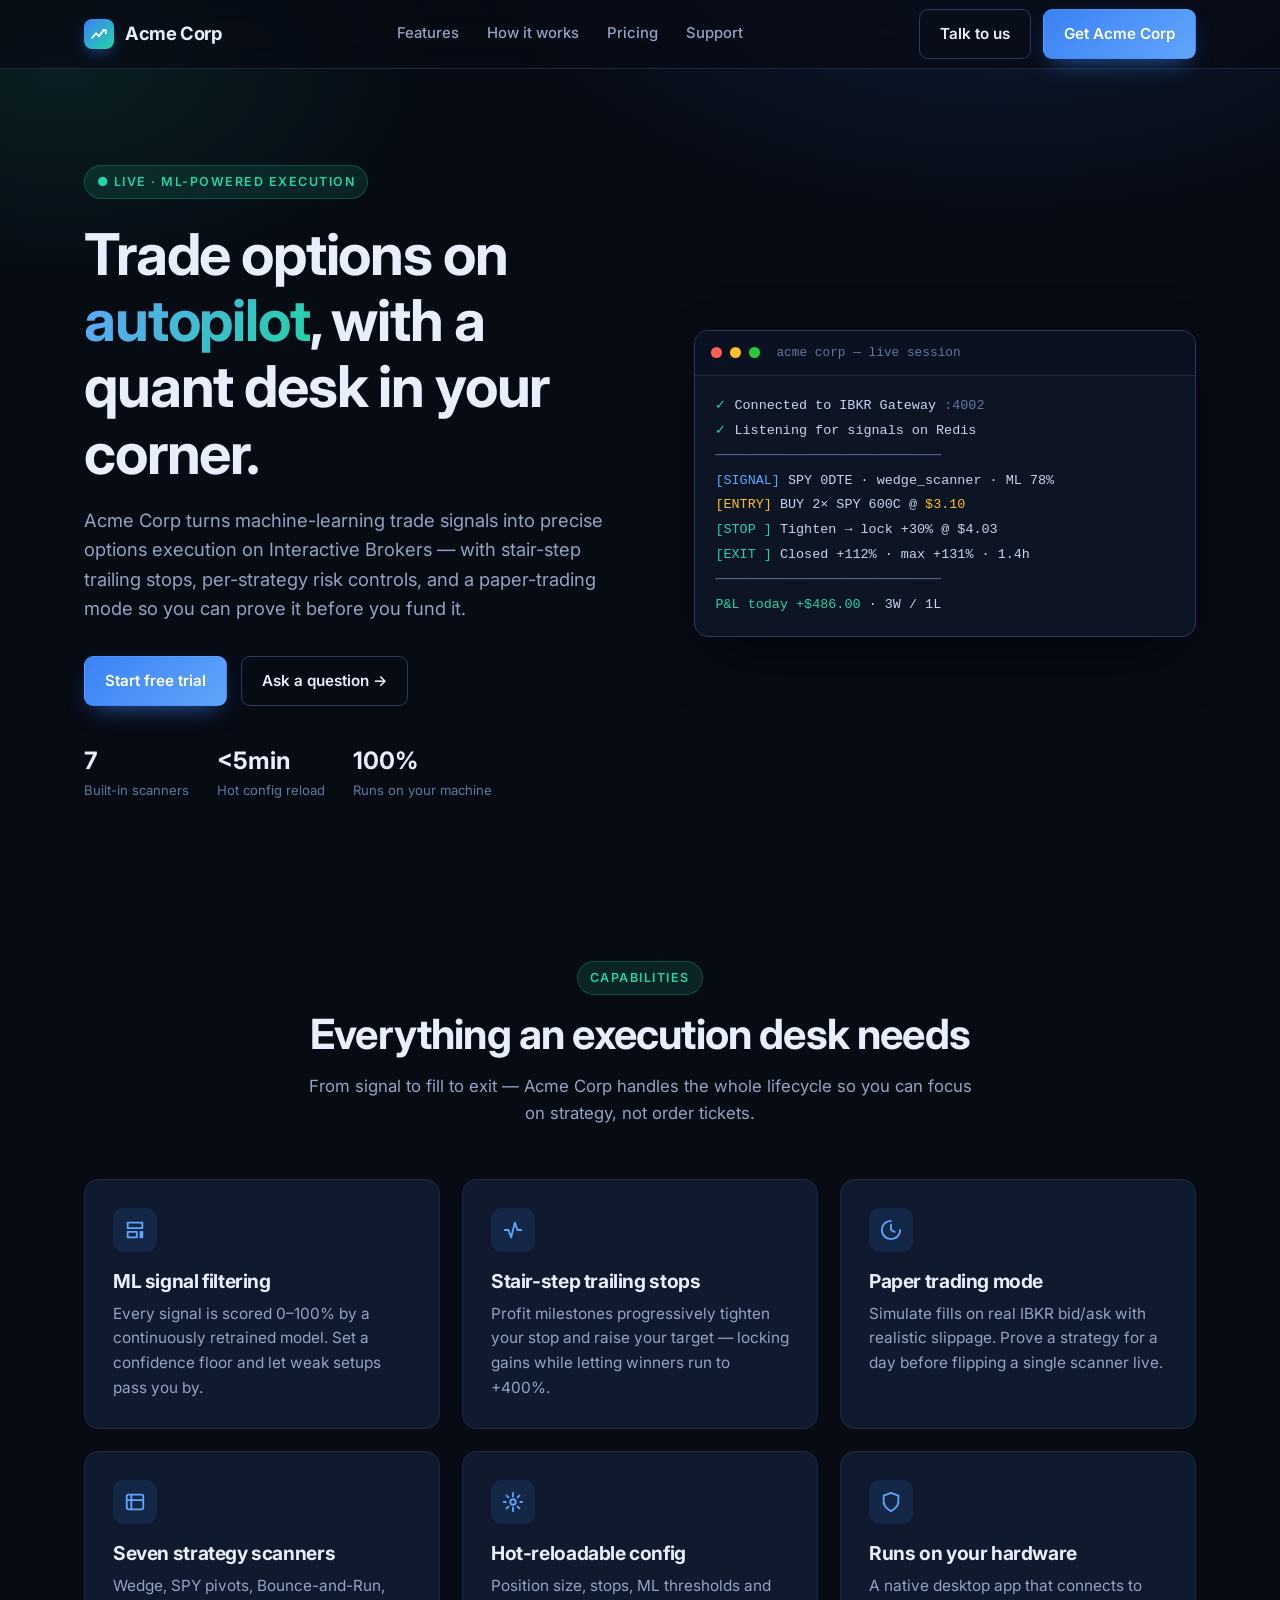
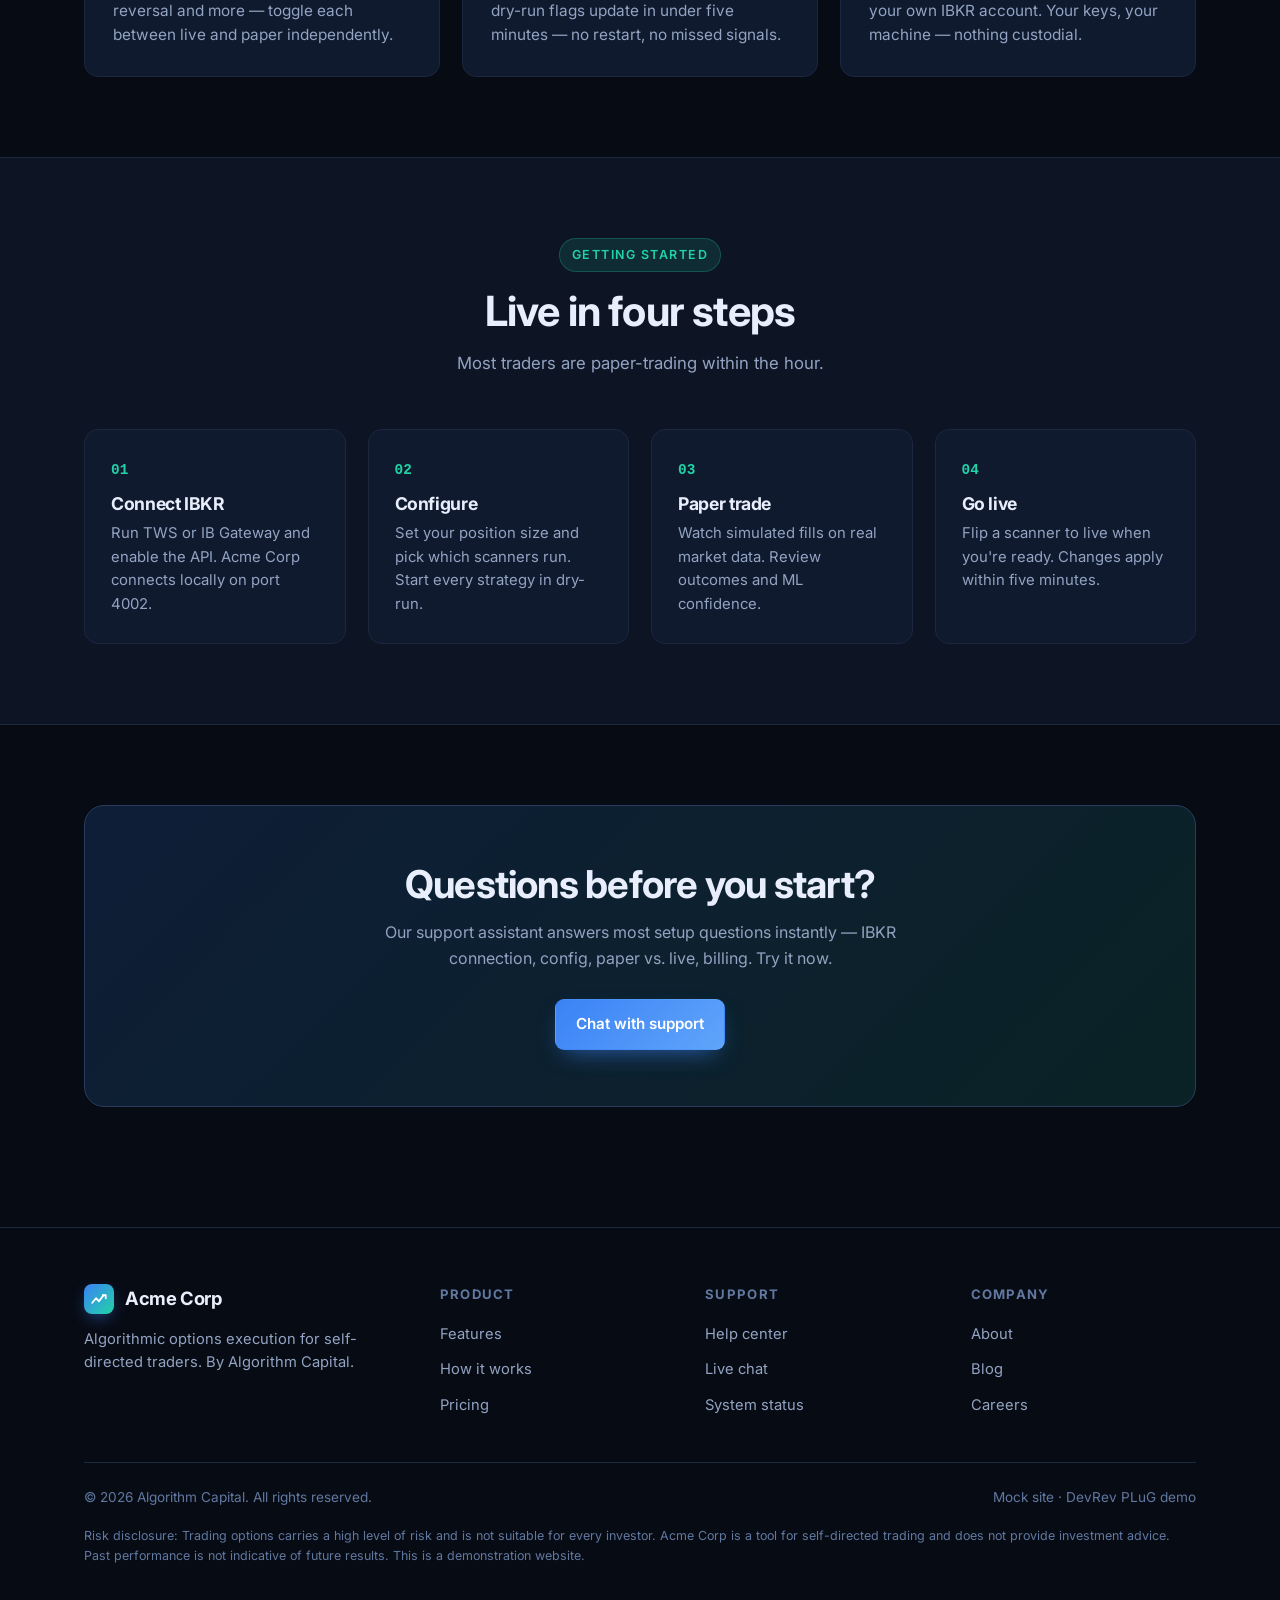
==== index.html @ 7c38b6e8 "Deploy Acme Corp demo site (built 2026-06-12)" ====
<!doctype html>
<html lang="en">
  <head>
    <meta charset="UTF-8" />
    <link rel="icon" type="image/svg+xml" href="./favicon.svg" />
    <meta name="viewport" content="width=device-width, initial-scale=1.0" />
    <meta
      name="description"
      content="Acme Corp — ML-powered algorithmic options execution for Interactive Brokers. Paper trade, then go live with confidence."
    />
    <title>Acme Corp — Algorithmic Options Execution</title>
    <link
      rel="preconnect"
      href="https://fonts.googleapis.com"
    />
    <link rel="preconnect" href="https://fonts.gstatic.com" crossorigin />
    <link
      href="https://fonts.googleapis.com/css2?family=Inter:wght@400;500;600;700;800&display=swap"
      rel="stylesheet"
    />
    <!-- DevRev PLuG support widget — loaded directly so the chat bubble is
         independent of the main.js bundle. Installs site-wide on every page. -->
    <script type="module" crossorigin src="./assets/main-D_wmzjLd.js"></script>
    <link rel="stylesheet" crossorigin href="./assets/main-YaHW5RSq.css">
  </head>
  <body>
    <!-- ============ Header ============ -->
    <header class="site-header">
      <div class="container nav">
        <a class="brand" href="./">
          <span class="logo">
            <svg viewBox="0 0 24 24" fill="none" stroke="#fff" stroke-width="2.4" stroke-linecap="round" stroke-linejoin="round">
              <path d="M3 17l5-6 4 4 6-8" />
              <path d="M17 7h4v4" />
            </svg>
          </span>
          Acme Corp
        </a>
        <nav class="nav-links">
          <a href="./#features">Features</a>
          <a href="./#how">How it works</a>
          <a href="./pricing.html">Pricing</a>
          <a href="./support.html">Support</a>
        </nav>
        <div class="nav-cta">
          <a class="btn btn-ghost" href="./support.html">Talk to us</a>
          <a class="btn btn-primary" href="./pricing.html">Get Acme Corp</a>
        </div>
      </div>
    </header>

    <main>
      <!-- ============ Hero ============ -->
      <section class="hero">
        <div class="container hero-grid">
          <div data-reveal>
            <span class="eyebrow">● Live · ML-Powered Execution</span>
            <h1>
              Trade options on
              <span class="grad">autopilot</span>, with a quant desk in your corner.
            </h1>
            <p class="lead">
              Acme Corp turns machine-learning trade signals into precise options
              execution on Interactive Brokers — with stair-step trailing stops,
              per-strategy risk controls, and a paper-trading mode so you can
              prove it before you fund it.
            </p>
            <div class="hero-actions">
              <a class="btn btn-primary" href="./pricing.html">Start free trial</a>
              <a class="btn btn-ghost" href="#" data-open-chat>Ask a question →</a>
            </div>
            <div class="hero-meta">
              <div class="stat">
                <div class="num">7</div>
                <div class="lbl">Built-in scanners</div>
              </div>
              <div class="stat">
                <div class="num">&lt;5min</div>
                <div class="lbl">Hot config reload</div>
              </div>
              <div class="stat">
                <div class="num">100%</div>
                <div class="lbl">Runs on your machine</div>
              </div>
            </div>
          </div>

          <!-- Terminal mock -->
          <div class="terminal" data-reveal>
            <div class="terminal-bar">
              <span class="dot r"></span><span class="dot y"></span><span class="dot g"></span>
              <span class="title">acme corp — live session</span>
            </div>
            <div class="terminal-body">
              <div class="ln"><span class="t-green">✓</span> Connected to IBKR Gateway <span class="t-dim">:4002</span></div>
              <div class="ln"><span class="t-green">✓</span> Listening for signals on Redis</div>
              <div class="ln t-dim">────────────────────────────</div>
              <div class="ln"><span class="t-blue">[SIGNAL]</span> SPY 0DTE · wedge_scanner · ML 78%</div>
              <div class="ln"><span class="t-amber">[ENTRY]</span> BUY 2× SPY 600C @ <span class="t-amber">$3.10</span></div>
              <div class="ln"><span class="t-green">[STOP ]</span> Tighten → lock +30% @ $4.03</div>
              <div class="ln"><span class="t-green">[EXIT ]</span> Closed +112% · max +131% · 1.4h</div>
              <div class="ln t-dim">────────────────────────────</div>
              <div class="ln"><span class="t-green">P&amp;L today</span> <span class="t-green">+$486.00</span> · 3W / 1L</div>
            </div>
          </div>
        </div>
      </section>

      <!-- ============ Features ============ -->
      <section id="features">
        <div class="container">
          <div class="section-head" data-reveal>
            <span class="eyebrow">Capabilities</span>
            <h2>Everything an execution desk needs</h2>
            <p>
              From signal to fill to exit — Acme Corp handles the whole lifecycle
              so you can focus on strategy, not order tickets.
            </p>
          </div>
          <div class="features">
            <div class="card" data-reveal>
              <div class="ic">
                <svg viewBox="0 0 24 24" fill="none" stroke="currentColor" stroke-width="2" stroke-linecap="round" stroke-linejoin="round"><path d="M4 4h16v6H4z"/><path d="M4 14h10v6H4z"/><path d="M18 14h2v6h-2z"/></svg>
              </div>
              <h3>ML signal filtering</h3>
              <p>
                Every signal is scored 0–100% by a continuously retrained model.
                Set a confidence floor and let weak setups pass you by.
              </p>
            </div>
            <div class="card" data-reveal>
              <div class="ic">
                <svg viewBox="0 0 24 24" fill="none" stroke="currentColor" stroke-width="2" stroke-linecap="round" stroke-linejoin="round"><path d="M3 12h4l3 8 4-16 3 8h4"/></svg>
              </div>
              <h3>Stair-step trailing stops</h3>
              <p>
                Profit milestones progressively tighten your stop and raise your
                target — locking gains while letting winners run to +400%.
              </p>
            </div>
            <div class="card" data-reveal>
              <div class="ic">
                <svg viewBox="0 0 24 24" fill="none" stroke="currentColor" stroke-width="2" stroke-linecap="round" stroke-linejoin="round"><path d="M12 2a10 10 0 1 0 10 10"/><path d="M12 6v6l4 2"/></svg>
              </div>
              <h3>Paper trading mode</h3>
              <p>
                Simulate fills on real IBKR bid/ask with realistic slippage.
                Prove a strategy for a day before flipping a single scanner live.
              </p>
            </div>
            <div class="card" data-reveal>
              <div class="ic">
                <svg viewBox="0 0 24 24" fill="none" stroke="currentColor" stroke-width="2" stroke-linecap="round" stroke-linejoin="round"><rect x="3" y="4" width="18" height="16" rx="2"/><path d="M3 10h18M8 4v16"/></svg>
              </div>
              <h3>Seven strategy scanners</h3>
              <p>
                Wedge, SPY pivots, Bounce-and-Run, reversal and more — toggle each
                between live and paper independently.
              </p>
            </div>
            <div class="card" data-reveal>
              <div class="ic">
                <svg viewBox="0 0 24 24" fill="none" stroke="currentColor" stroke-width="2" stroke-linecap="round" stroke-linejoin="round"><path d="M12 2v4M12 18v4M4 12H2M22 12h-2M5 5l2 2M17 17l2 2M19 5l-2 2M7 17l-2 2"/><circle cx="12" cy="12" r="3"/></svg>
              </div>
              <h3>Hot-reloadable config</h3>
              <p>
                Position size, stops, ML thresholds and dry-run flags update in
                under five minutes — no restart, no missed signals.
              </p>
            </div>
            <div class="card" data-reveal>
              <div class="ic">
                <svg viewBox="0 0 24 24" fill="none" stroke="currentColor" stroke-width="2" stroke-linecap="round" stroke-linejoin="round"><path d="M12 22s8-4 8-10V5l-8-3-8 3v7c0 6 8 10 8 10z"/></svg>
              </div>
              <h3>Runs on your hardware</h3>
              <p>
                A native desktop app that connects to your own IBKR account.
                Your keys, your machine — nothing custodial.
              </p>
            </div>
          </div>
        </div>
      </section>

      <!-- ============ How it works ============ -->
      <section id="how" style="background: var(--bg-elev); border-top: 1px solid var(--border); border-bottom: 1px solid var(--border);">
        <div class="container">
          <div class="section-head" data-reveal>
            <span class="eyebrow">Getting started</span>
            <h2>Live in four steps</h2>
            <p>Most traders are paper-trading within the hour.</p>
          </div>
          <div class="steps">
            <div class="step" data-reveal>
              <h3>Connect IBKR</h3>
              <p>Run TWS or IB Gateway and enable the API. Acme Corp connects locally on port 4002.</p>
            </div>
            <div class="step" data-reveal>
              <h3>Configure</h3>
              <p>Set your position size and pick which scanners run. Start every strategy in dry-run.</p>
            </div>
            <div class="step" data-reveal>
              <h3>Paper trade</h3>
              <p>Watch simulated fills on real market data. Review outcomes and ML confidence.</p>
            </div>
            <div class="step" data-reveal>
              <h3>Go live</h3>
              <p>Flip a scanner to live when you're ready. Changes apply within five minutes.</p>
            </div>
          </div>
        </div>
      </section>

      <!-- ============ CTA band ============ -->
      <section>
        <div class="container">
          <div class="cta-band" data-reveal>
            <h2>Questions before you start?</h2>
            <p>
              Our support assistant answers most setup questions instantly — IBKR
              connection, config, paper vs. live, billing. Try it now.
            </p>
            <a class="btn btn-primary" href="#" data-open-chat>Chat with support</a>
          </div>
        </div>
      </section>
    </main>

    <!-- ============ Footer ============ -->
    <footer class="site-footer">
      <div class="container">
        <div class="footer-grid">
          <div class="footer-about">
            <a class="brand" href="./">
              <span class="logo">
                <svg viewBox="0 0 24 24" fill="none" stroke="#fff" stroke-width="2.4" stroke-linecap="round" stroke-linejoin="round"><path d="M3 17l5-6 4 4 6-8"/><path d="M17 7h4v4"/></svg>
              </span>
              Acme Corp
            </a>
            <p>
              Algorithmic options execution for self-directed traders.
              By Algorithm Capital.
            </p>
          </div>
          <div>
            <h4>Product</h4>
            <ul>
              <li><a href="./#features">Features</a></li>
              <li><a href="./#how">How it works</a></li>
              <li><a href="./pricing.html">Pricing</a></li>
            </ul>
          </div>
          <div>
            <h4>Support</h4>
            <ul>
              <li><a href="./support.html">Help center</a></li>
              <li><a href="#" data-open-chat>Live chat</a></li>
              <li><a href="./support.html#status">System status</a></li>
            </ul>
          </div>
          <div>
            <h4>Company</h4>
            <ul>
              <li><a href="#">About</a></li>
              <li><a href="#">Blog</a></li>
              <li><a href="#">Careers</a></li>
            </ul>
          </div>
        </div>
        <div class="footer-bottom">
          <span>© <span data-year></span> Algorithm Capital. All rights reserved.</span>
          <span>Mock site · DevRev PLuG demo</span>
        </div>
        <p class="risk">
          Risk disclosure: Trading options carries a high level of risk and is not
          suitable for every investor. Acme Corp is a tool for self-directed
          trading and does not provide investment advice. Past performance is not
          indicative of future results. This is a demonstration website.
        </p>
      </div>
    </footer>

  </body>
</html>
---- assets/main-YaHW5RSq.css ----
:root{--bg: #070b14;--bg-elev: #0d1424;--bg-card: #101a2e;--border: #1c2740;--border-bright: #2a3b5e;--text: #e8eefb;--text-muted: #93a3c2;--text-dim: #6178a0;--brand: #3b82f6;--brand-bright: #60a5fa;--accent: #22d3a7;--accent-soft: rgba(34, 211, 167, .12);--danger: #f87171;--radius: 14px;--radius-sm: 9px;--maxw: 1160px;--shadow: 0 24px 60px -20px rgba(0, 0, 0, .7);--font: "Inter", -apple-system, BlinkMacSystemFont, "Segoe UI", Roboto, Helvetica, Arial, sans-serif;--mono: "SFMono-Regular", ui-monospace, "JetBrains Mono", Menlo, monospace}*{box-sizing:border-box}html{scroll-behavior:smooth}body{margin:0;font-family:var(--font);background:var(--bg);color:var(--text);line-height:1.6;-webkit-font-smoothing:antialiased}body:before{content:"";position:fixed;top:0;right:0;bottom:0;left:0;z-index:-1;background:radial-gradient(900px 500px at 78% -8%,rgba(59,130,246,.16),transparent 60%),radial-gradient(700px 400px at 5% 8%,rgba(34,211,167,.1),transparent 55%)}a{color:inherit;text-decoration:none}h1,h2,h3{line-height:1.15;letter-spacing:-.02em;margin:0}p{margin:0}.container{width:100%;max-width:var(--maxw);margin:0 auto;padding:0 24px}.eyebrow{display:inline-flex;align-items:center;gap:8px;font-size:.78rem;font-weight:600;letter-spacing:.12em;text-transform:uppercase;color:var(--accent);background:var(--accent-soft);border:1px solid rgba(34,211,167,.25);padding:6px 12px;border-radius:999px}.muted{color:var(--text-muted)}.btn{display:inline-flex;align-items:center;justify-content:center;gap:8px;font-weight:600;font-size:.95rem;padding:12px 20px;border-radius:var(--radius-sm);border:1px solid transparent;cursor:pointer;transition:transform .15s ease,background .15s ease,border-color .15s ease}.btn:active{transform:translateY(1px)}.btn-primary{background:linear-gradient(135deg,var(--brand),var(--brand-bright));color:#fff;box-shadow:0 10px 24px -10px #3b82f6b3}.btn-primary:hover{transform:translateY(-2px)}.btn-ghost{background:transparent;border-color:var(--border-bright);color:var(--text)}.btn-ghost:hover{border-color:var(--brand-bright);background:#3b82f614}.site-header{position:sticky;top:0;z-index:50;-webkit-backdrop-filter:blur(14px);backdrop-filter:blur(14px);background:#070b14b8;border-bottom:1px solid var(--border)}.nav{display:flex;align-items:center;justify-content:space-between;height:68px}.brand{display:flex;align-items:center;gap:11px;font-weight:700;font-size:1.15rem;letter-spacing:-.02em}.brand .logo{width:30px;height:30px;display:grid;place-items:center;border-radius:8px;background:linear-gradient(135deg,var(--brand),var(--accent));box-shadow:0 6px 18px -6px #3b82f6cc}.brand .logo svg{width:18px;height:18px}.nav-links{display:flex;align-items:center;gap:28px}.nav-links a{font-size:.93rem;color:var(--text-muted);font-weight:500;transition:color .15s ease}.nav-links a:hover{color:var(--text)}.nav-cta{display:flex;align-items:center;gap:12px}.nav-toggle{display:none}.hero{padding:96px 0 80px}.hero-grid{display:grid;grid-template-columns:1.05fr .95fr;gap:56px;align-items:center}.hero h1{font-size:clamp(2.4rem,5vw,3.6rem);margin:22px 0 20px}.hero h1 .grad{background:linear-gradient(120deg,var(--brand-bright),var(--accent));-webkit-background-clip:text;background-clip:text;color:transparent}.hero p.lead{font-size:1.15rem;color:var(--text-muted);max-width:540px}.hero-actions{display:flex;gap:14px;margin-top:32px;flex-wrap:wrap}.hero-meta{display:flex;gap:28px;margin-top:36px;flex-wrap:wrap}.hero-meta .stat .num{font-size:1.5rem;font-weight:700;color:var(--text)}.hero-meta .stat .lbl{font-size:.82rem;color:var(--text-dim)}.terminal{background:var(--bg-elev);border:1px solid var(--border-bright);border-radius:var(--radius);box-shadow:var(--shadow);overflow:hidden}.terminal-bar{display:flex;align-items:center;gap:8px;padding:12px 16px;background:#0a1120;border-bottom:1px solid var(--border)}.terminal-bar .dot{width:11px;height:11px;border-radius:50%}.dot.r{background:#ff5f57}.dot.y{background:#febc2e}.dot.g{background:#28c840}.terminal-bar .title{margin-left:8px;font-size:.8rem;color:var(--text-dim);font-family:var(--mono)}.terminal-body{padding:18px 20px;font-family:var(--mono);font-size:.84rem;line-height:1.85;color:#c6d4ef}.terminal-body .ln{white-space:pre-wrap}.t-dim{color:var(--text-dim)}.t-green{color:var(--accent)}.t-blue{color:var(--brand-bright)}.t-red{color:var(--danger)}.t-amber{color:#fbbf24}section{padding:80px 0}.section-head{text-align:center;max-width:680px;margin:0 auto 52px}.section-head h2{font-size:clamp(1.9rem,3.5vw,2.6rem);margin:16px 0 14px}.section-head p{color:var(--text-muted);font-size:1.05rem}.features{display:grid;grid-template-columns:repeat(3,1fr);gap:22px}.card{background:var(--bg-card);border:1px solid var(--border);border-radius:var(--radius);padding:28px;transition:transform .18s ease,border-color .18s ease}.card:hover{transform:translateY(-4px);border-color:var(--border-bright)}.card .ic{width:44px;height:44px;border-radius:11px;display:grid;place-items:center;background:#3b82f61f;color:var(--brand-bright);margin-bottom:18px}.card .ic svg{width:22px;height:22px}.card h3{font-size:1.2rem;margin-bottom:10px}.card p{color:var(--text-muted);font-size:.96rem}.steps{display:grid;grid-template-columns:repeat(4,1fr);gap:22px;counter-reset:step}.step{background:var(--bg-card);border:1px solid var(--border);border-radius:var(--radius);padding:26px;position:relative}.step:before{counter-increment:step;content:"0" counter(step);font-family:var(--mono);font-size:.9rem;font-weight:700;color:var(--accent)}.step h3{font-size:1.1rem;margin:12px 0 8px}.step p{color:var(--text-muted);font-size:.93rem}.cta-band{background:linear-gradient(135deg,#3b82f629,#22d3a71f);border:1px solid var(--border-bright);border-radius:20px;padding:56px 40px;text-align:center}.cta-band h2{font-size:clamp(1.8rem,3.2vw,2.4rem);margin-bottom:14px}.cta-band p{color:var(--text-muted);max-width:520px;margin:0 auto 28px}.help-grid{display:grid;grid-template-columns:repeat(3,1fr);gap:20px}.help-card{background:var(--bg-card);border:1px solid var(--border);border-radius:var(--radius);padding:26px}.help-card h3{font-size:1.1rem;margin-bottom:14px}.help-card ul{list-style:none;margin:0;padding:0;display:grid;gap:10px}.help-card ul a{color:var(--text-muted);font-size:.95rem;display:inline-flex;align-items:center;gap:8px;transition:color .15s ease}.help-card ul a:hover{color:var(--brand-bright)}.help-card ul a:before{content:"›";color:var(--accent);font-weight:700}.chat-callout{display:flex;align-items:center;gap:22px;background:var(--bg-card);border:1px solid var(--border-bright);border-radius:var(--radius);padding:28px 32px;margin-top:24px;flex-wrap:wrap}.chat-callout .pulse{flex:none;width:56px;height:56px;border-radius:50%;display:grid;place-items:center;background:linear-gradient(135deg,var(--brand),var(--accent));color:#fff;position:relative}.chat-callout .pulse:after{content:"";position:absolute;top:-6px;right:-6px;bottom:-6px;left:-6px;border-radius:50%;border:2px solid var(--accent);opacity:.5;animation:ring 2.2s ease-out infinite}@keyframes ring{0%{transform:scale(.9);opacity:.6}to{transform:scale(1.5);opacity:0}}.chat-callout .pulse svg{width:26px;height:26px}.chat-callout .copy{flex:1;min-width:240px}.chat-callout .copy h3{font-size:1.2rem;margin-bottom:6px}.chat-callout .copy p{color:var(--text-muted);font-size:.96rem}.faq{max-width:760px;margin:0 auto;display:grid;gap:12px}.faq details{background:var(--bg-card);border:1px solid var(--border);border-radius:var(--radius-sm);padding:4px 20px}.faq details[open]{border-color:var(--border-bright)}.faq summary{cursor:pointer;padding:16px 0;font-weight:600;list-style:none;display:flex;justify-content:space-between;align-items:center;gap:16px}.faq summary::-webkit-details-marker{display:none}.faq summary:after{content:"+";font-size:1.4rem;color:var(--accent);font-weight:400}.faq details[open] summary:after{content:"−"}.faq details p{color:var(--text-muted);padding:0 0 18px;font-size:.97rem}.pricing{display:grid;grid-template-columns:repeat(3,1fr);gap:22px;align-items:stretch}.plan{background:var(--bg-card);border:1px solid var(--border);border-radius:var(--radius);padding:32px;display:flex;flex-direction:column}.plan.featured{border-color:var(--brand);box-shadow:0 20px 50px -24px #3b82f699;position:relative}.plan.featured .badge{position:absolute;top:-12px;left:50%;transform:translate(-50%);background:linear-gradient(135deg,var(--brand),var(--brand-bright));color:#fff;font-size:.72rem;font-weight:700;letter-spacing:.08em;text-transform:uppercase;padding:5px 14px;border-radius:999px}.plan h3{font-size:1.25rem}.plan .price{font-size:2.6rem;font-weight:800;margin:14px 0 4px;letter-spacing:-.03em}.plan .price span{font-size:1rem;font-weight:500;color:var(--text-dim)}.plan .plan-sub{color:var(--text-muted);font-size:.92rem;margin-bottom:22px}.plan ul{list-style:none;margin:0 0 28px;padding:0;display:grid;gap:12px;flex:1}.plan ul li{color:var(--text-muted);font-size:.94rem;display:flex;gap:10px;align-items:flex-start}.plan ul li svg{flex:none;width:18px;height:18px;color:var(--accent);margin-top:3px}.page-hero{padding:72px 0 40px;text-align:center}.page-hero h1{font-size:clamp(2.1rem,4vw,3rem);margin:16px 0 14px}.page-hero p{color:var(--text-muted);font-size:1.1rem;max-width:600px;margin:0 auto}.site-footer{border-top:1px solid var(--border);padding:56px 0 40px;margin-top:40px}.footer-grid{display:grid;grid-template-columns:1.4fr repeat(3,1fr);gap:40px}.footer-grid h4{font-size:.82rem;text-transform:uppercase;letter-spacing:.1em;color:var(--text-dim);margin:0 0 16px}.footer-grid ul{list-style:none;margin:0;padding:0;display:grid;gap:10px}.footer-grid ul a{color:var(--text-muted);font-size:.92rem}.footer-grid ul a:hover{color:var(--text)}.footer-about p{color:var(--text-muted);font-size:.92rem;max-width:280px;margin-top:14px}.footer-bottom{display:flex;justify-content:space-between;align-items:center;margin-top:44px;padding-top:24px;border-top:1px solid var(--border);color:var(--text-dim);font-size:.85rem;flex-wrap:wrap;gap:12px}.risk{margin-top:18px;color:var(--text-dim);font-size:.78rem;line-height:1.6}@media(max-width:900px){.hero-grid{grid-template-columns:1fr;gap:40px}.features,.steps,.help-grid,.pricing{grid-template-columns:1fr}.footer-grid{grid-template-columns:1fr 1fr}.nav-links{display:none}}@media(max-width:560px){.footer-grid{grid-template-columns:1fr}section{padding:60px 0}}
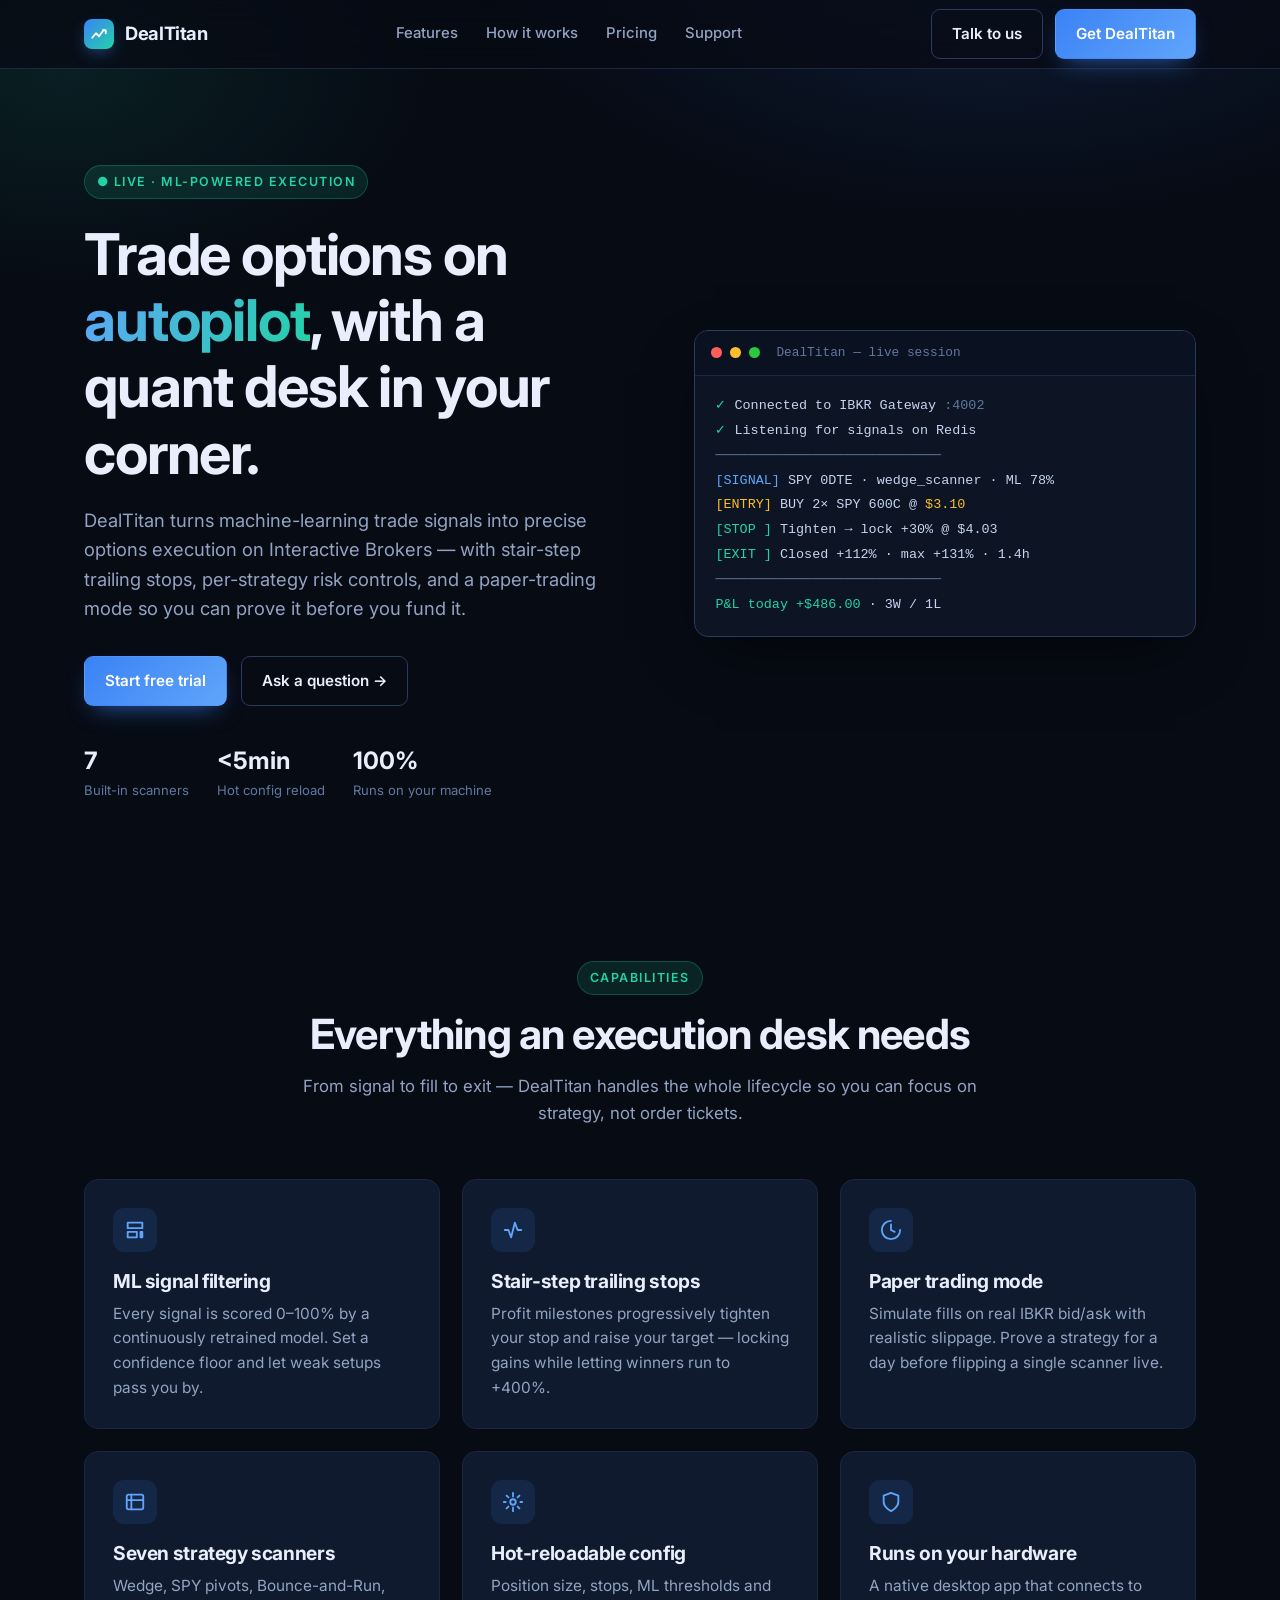
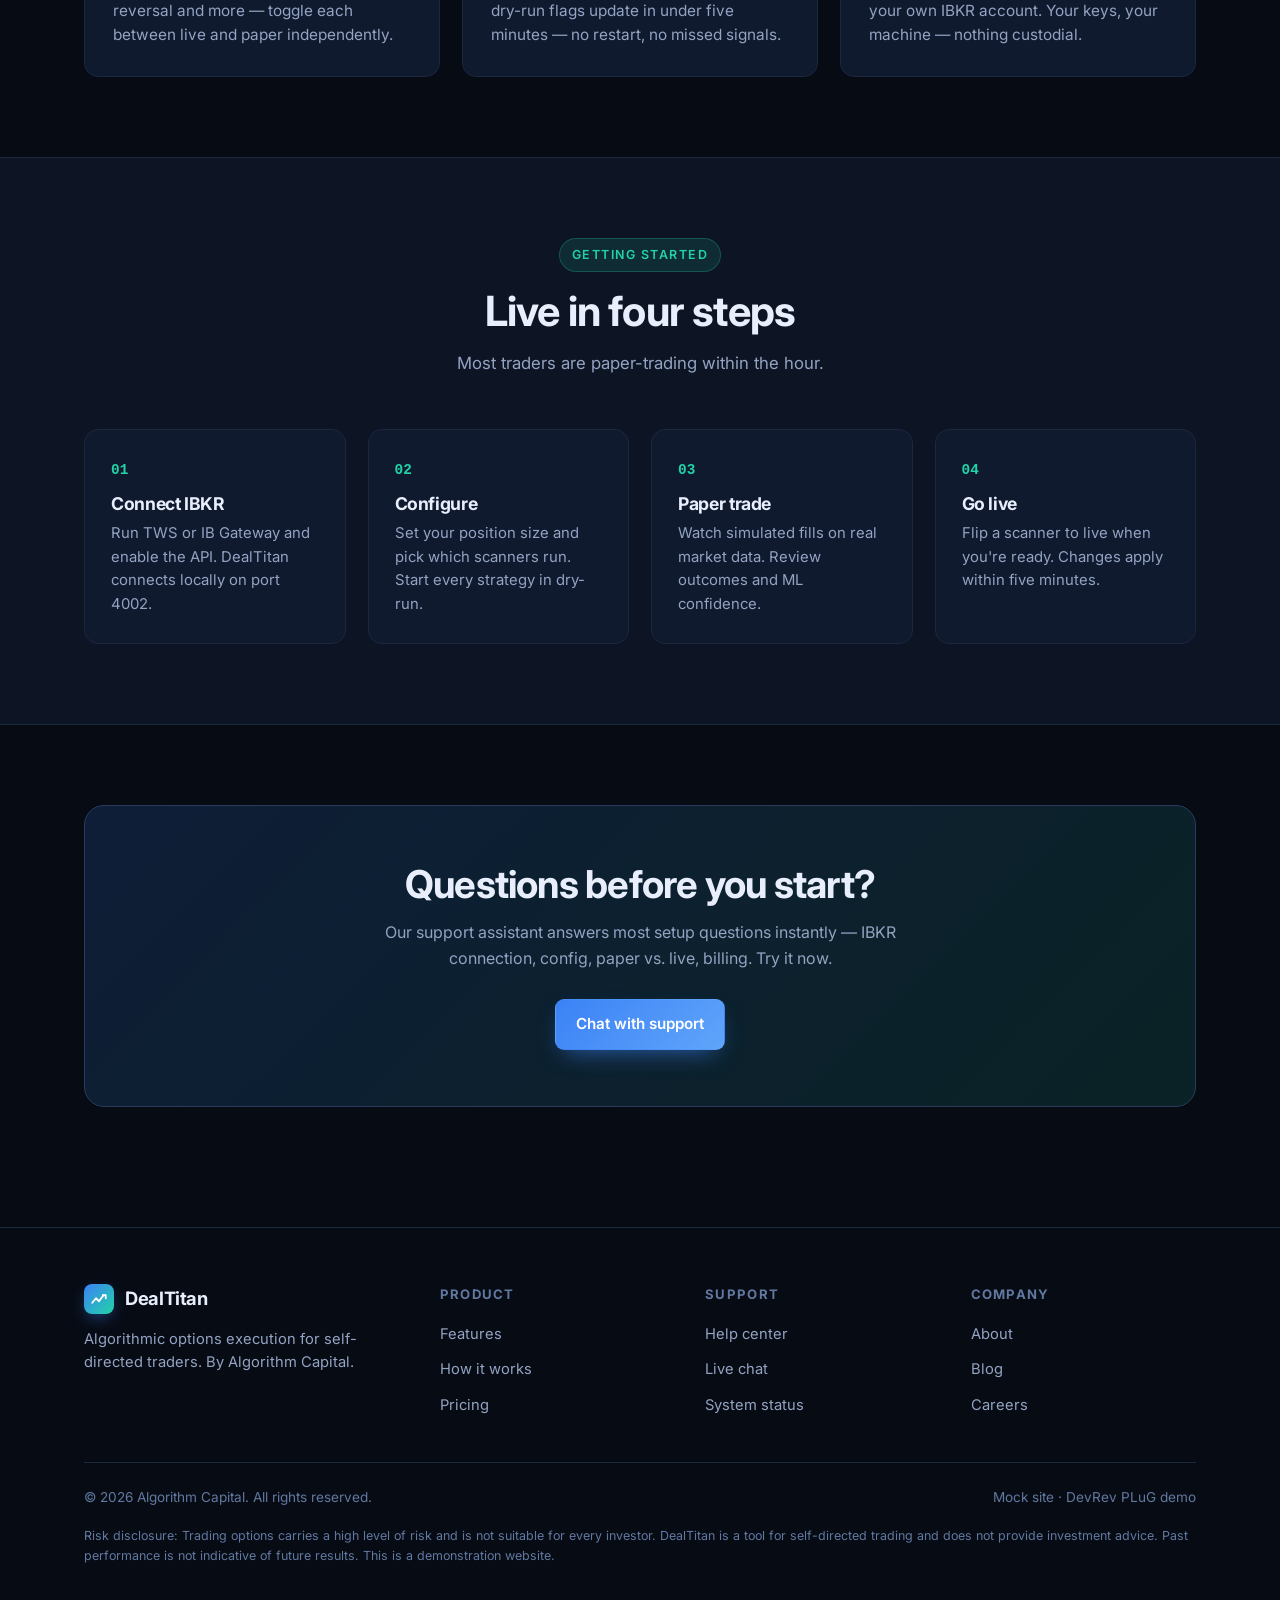
==== commit 1452d35b: "Rebrand demo deploy: Acme Corp -> DealTitan" ====
--- a/index.html
+++ b/index.html
@@ -6,9 +6,9 @@
     <meta name="viewport" content="width=device-width, initial-scale=1.0" />
     <meta
       name="description"
-      content="Acme Corp — ML-powered algorithmic options execution for Interactive Brokers. Paper trade, then go live with confidence."
+      content="DealTitan — ML-powered algorithmic options execution for Interactive Brokers. Paper trade, then go live with confidence."
     />
-    <title>Acme Corp — Algorithmic Options Execution</title>
+    <title>DealTitan — Algorithmic Options Execution</title>
     <link
       rel="preconnect"
       href="https://fonts.googleapis.com"
@@ -34,7 +34,7 @@
               <path d="M17 7h4v4" />
             </svg>
           </span>
-          Acme Corp
+          DealTitan
         </a>
         <nav class="nav-links">
           <a href="./#features">Features</a>
@@ -44,7 +44,7 @@
         </nav>
         <div class="nav-cta">
           <a class="btn btn-ghost" href="./support.html">Talk to us</a>
-          <a class="btn btn-primary" href="./pricing.html">Get Acme Corp</a>
+          <a class="btn btn-primary" href="./pricing.html">Get DealTitan</a>
         </div>
       </div>
     </header>
@@ -60,7 +60,7 @@
               <span class="grad">autopilot</span>, with a quant desk in your corner.
             </h1>
             <p class="lead">
-              Acme Corp turns machine-learning trade signals into precise options
+              DealTitan turns machine-learning trade signals into precise options
               execution on Interactive Brokers — with stair-step trailing stops,
               per-strategy risk controls, and a paper-trading mode so you can
               prove it before you fund it.
@@ -89,7 +89,7 @@
           <div class="terminal" data-reveal>
             <div class="terminal-bar">
               <span class="dot r"></span><span class="dot y"></span><span class="dot g"></span>
-              <span class="title">acme corp — live session</span>
+              <span class="title">DealTitan — live session</span>
             </div>
             <div class="terminal-body">
               <div class="ln"><span class="t-green">✓</span> Connected to IBKR Gateway <span class="t-dim">:4002</span></div>
@@ -113,7 +113,7 @@
             <span class="eyebrow">Capabilities</span>
             <h2>Everything an execution desk needs</h2>
             <p>
-              From signal to fill to exit — Acme Corp handles the whole lifecycle
+              From signal to fill to exit — DealTitan handles the whole lifecycle
               so you can focus on strategy, not order tickets.
             </p>
           </div>
@@ -193,7 +193,7 @@
           <div class="steps">
             <div class="step" data-reveal>
               <h3>Connect IBKR</h3>
-              <p>Run TWS or IB Gateway and enable the API. Acme Corp connects locally on port 4002.</p>
+              <p>Run TWS or IB Gateway and enable the API. DealTitan connects locally on port 4002.</p>
             </div>
             <div class="step" data-reveal>
               <h3>Configure</h3>
@@ -235,7 +235,7 @@
               <span class="logo">
                 <svg viewBox="0 0 24 24" fill="none" stroke="#fff" stroke-width="2.4" stroke-linecap="round" stroke-linejoin="round"><path d="M3 17l5-6 4 4 6-8"/><path d="M17 7h4v4"/></svg>
               </span>
-              Acme Corp
+              DealTitan
             </a>
             <p>
               Algorithmic options execution for self-directed traders.
@@ -273,7 +273,7 @@
         </div>
         <p class="risk">
           Risk disclosure: Trading options carries a high level of risk and is not
-          suitable for every investor. Acme Corp is a tool for self-directed
+          suitable for every investor. DealTitan is a tool for self-directed
           trading and does not provide investment advice. Past performance is not
           indicative of future results. This is a demonstration website.
         </p>
